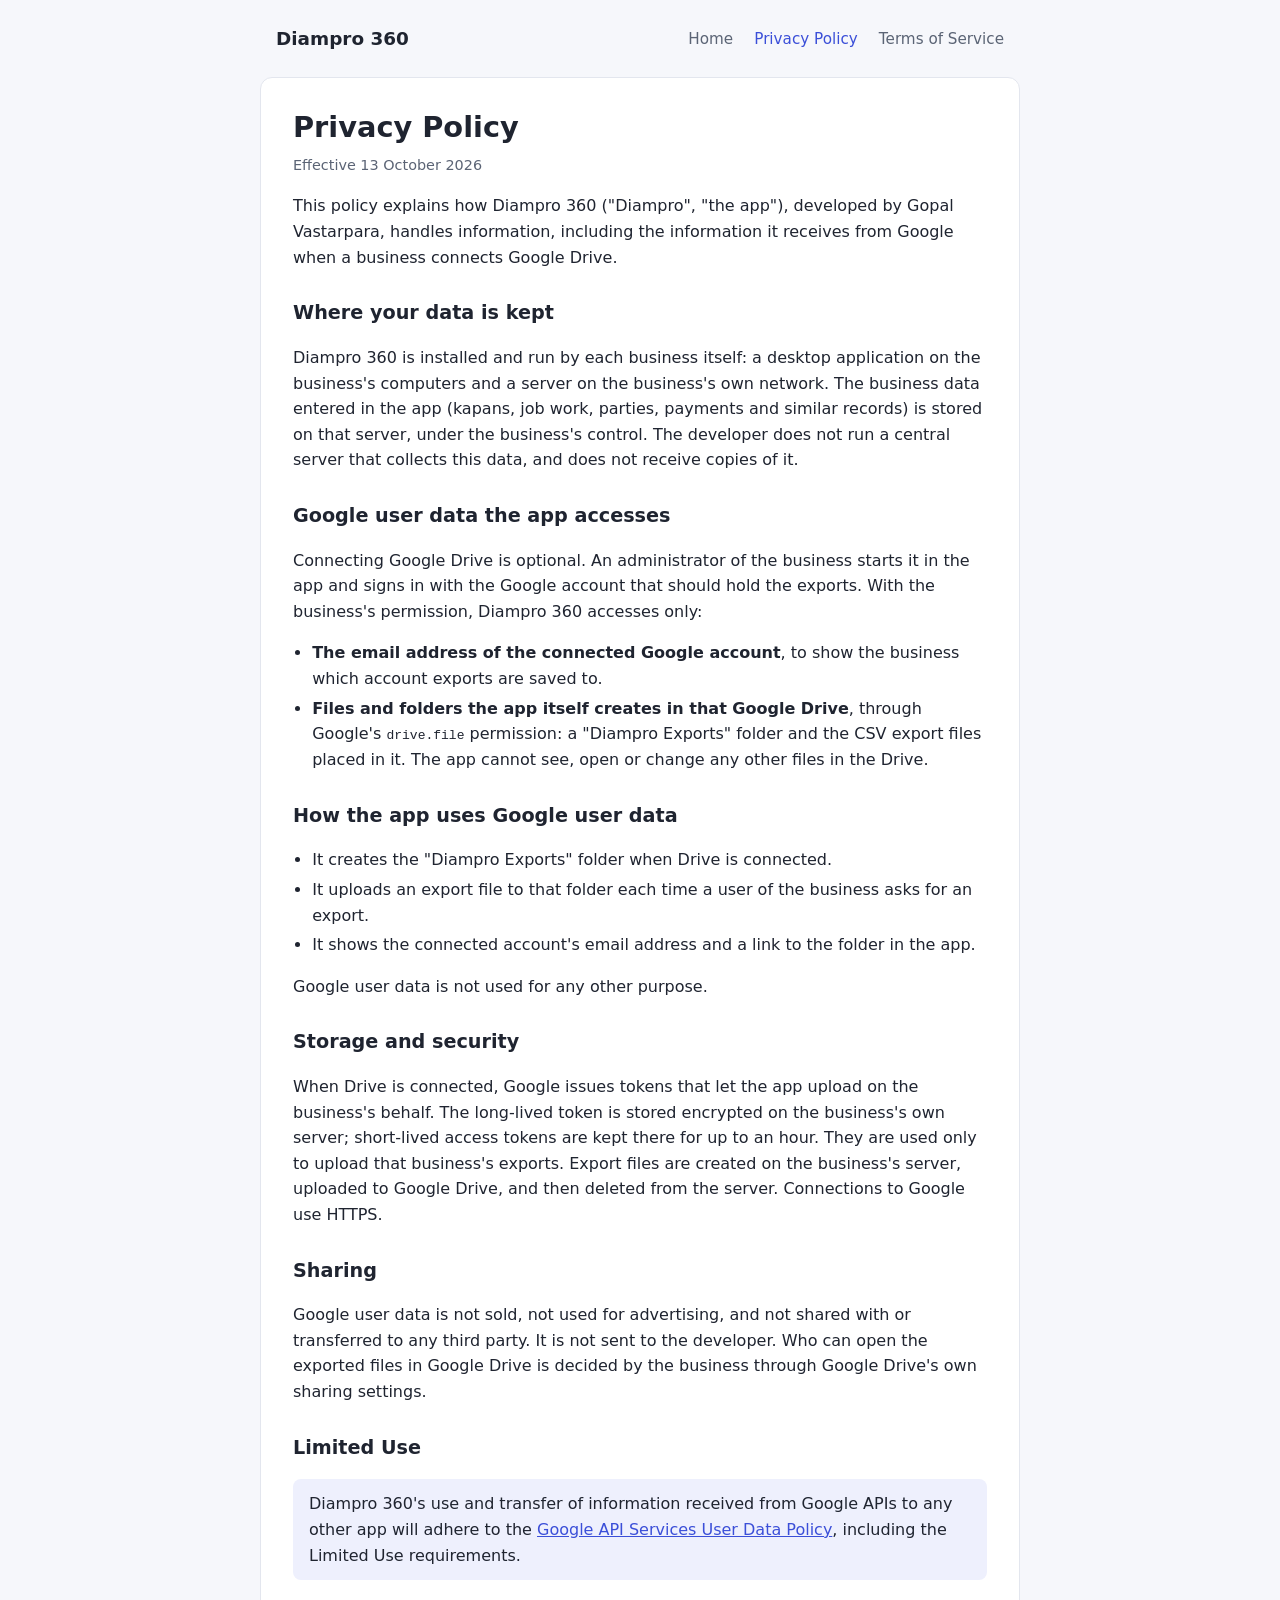
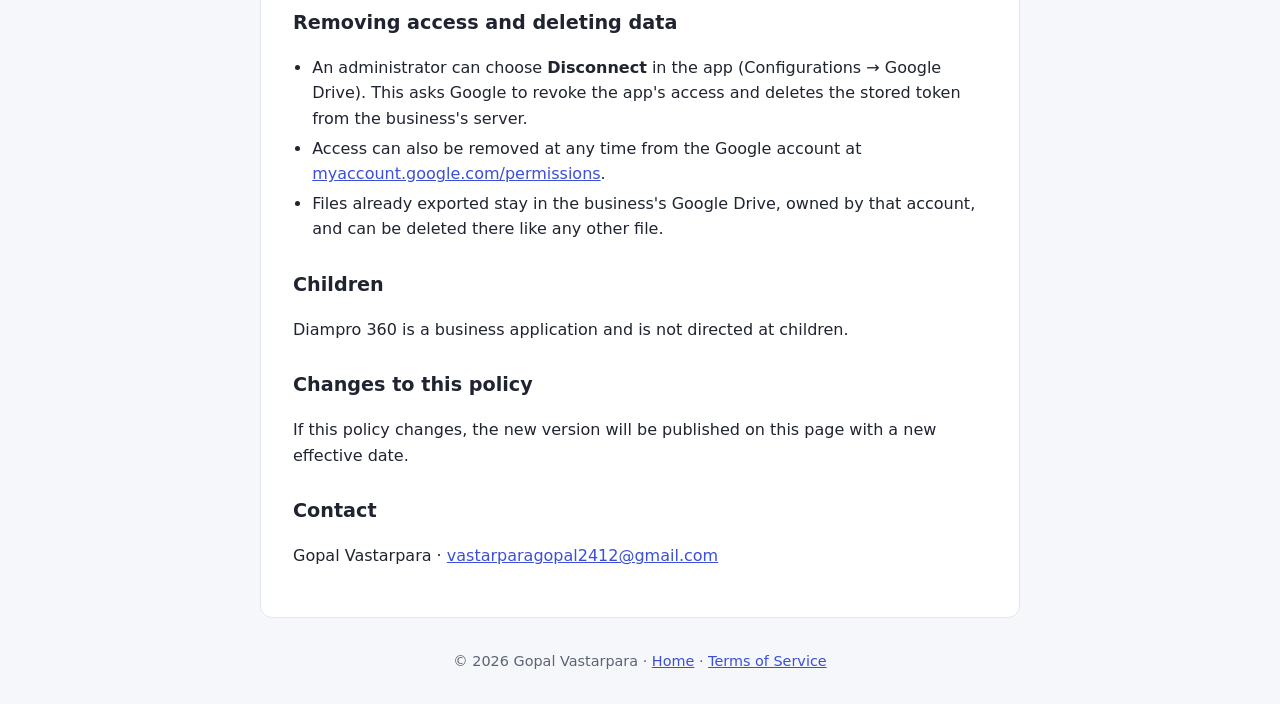
==== privacy.html @ 29015a0e "Add Diampro 360 home page, privacy policy and terms of service Public pages for the Google OAuth con" ====
<!DOCTYPE html>
<html lang="en">
<head>
    <meta charset="utf-8">
    <meta name="viewport" content="width=device-width, initial-scale=1">
    <title>Privacy Policy · Diampro 360</title>
    <meta name="description" content="How Diampro 360 handles business data and Google user data.">
    <link rel="stylesheet" href="style.css">
</head>
<body>
    <header>
        <a class="brand" href="./">Diampro 360</a>
        <nav>
            <a href="./">Home</a>
            <a href="privacy.html" aria-current="page">Privacy Policy</a>
            <a href="terms.html">Terms of Service</a>
        </nav>
    </header>

    <main>
        <h1>Privacy Policy</h1>
        <p class="updated">Effective 13 October 2026</p>

        <p>
            This policy explains how Diampro 360 ("Diampro", "the app"), developed by Gopal Vastarpara, handles
            information, including the information it receives from Google when a business connects Google Drive.
        </p>

        <h2>Where your data is kept</h2>
        <p>
            Diampro 360 is installed and run by each business itself: a desktop application on the business's computers
            and a server on the business's own network. The business data entered in the app (kapans, job work, parties,
            payments and similar records) is stored on that server, under the business's control. The developer does
            not run a central server that collects this data, and does not receive copies of it.
        </p>

        <h2>Google user data the app accesses</h2>
        <p>
            Connecting Google Drive is optional. An administrator of the business starts it in the app and signs in with
            the Google account that should hold the exports. With the business's permission, Diampro 360 accesses only:
        </p>
        <ul>
            <li>
                <strong>The email address of the connected Google account</strong>, to show the business which account
                exports are saved to.
            </li>
            <li>
                <strong>Files and folders the app itself creates in that Google Drive</strong>, through Google's
                <code>drive.file</code> permission: a "Diampro Exports" folder and the CSV export files placed in it.
                The app cannot see, open or change any other files in the Drive.
            </li>
        </ul>

        <h2>How the app uses Google user data</h2>
        <ul>
            <li>It creates the "Diampro Exports" folder when Drive is connected.</li>
            <li>It uploads an export file to that folder each time a user of the business asks for an export.</li>
            <li>It shows the connected account's email address and a link to the folder in the app.</li>
        </ul>
        <p>Google user data is not used for any other purpose.</p>

        <h2>Storage and security</h2>
        <p>
            When Drive is connected, Google issues tokens that let the app upload on the business's behalf. The
            long-lived token is stored encrypted on the business's own server; short-lived access tokens are kept there
            for up to an hour. They are used only to upload that business's exports. Export files are created on the
            business's server, uploaded to Google Drive, and then deleted from the server. Connections to Google use
            HTTPS.
        </p>

        <h2>Sharing</h2>
        <p>
            Google user data is not sold, not used for advertising, and not shared with or transferred to any third
            party. It is not sent to the developer. Who can open the exported files in Google Drive is decided by the
            business through Google Drive's own sharing settings.
        </p>

        <h2>Limited Use</h2>
        <p class="note">
            Diampro 360's use and transfer of information received from Google APIs to any other app will adhere to the
            <a href="https://developers.google.com/terms/api-services-user-data-policy">Google API Services User Data
            Policy</a>, including the Limited Use requirements.
        </p>

        <h2>Removing access and deleting data</h2>
        <ul>
            <li>
                An administrator can choose <strong>Disconnect</strong> in the app (Configurations → Google Drive). This
                asks Google to revoke the app's access and deletes the stored token from the business's server.
            </li>
            <li>
                Access can also be removed at any time from the Google account at
                <a href="https://myaccount.google.com/permissions">myaccount.google.com/permissions</a>.
            </li>
            <li>
                Files already exported stay in the business's Google Drive, owned by that account, and can be deleted
                there like any other file.
            </li>
        </ul>

        <h2>Children</h2>
        <p>Diampro 360 is a business application and is not directed at children.</p>

        <h2>Changes to this policy</h2>
        <p>
            If this policy changes, the new version will be published on this page with a new effective date.
        </p>

        <h2>Contact</h2>
        <p>
            Gopal Vastarpara · <a href="mailto:vastarparagopal2412@gmail.com">vastarparagopal2412@gmail.com</a>
        </p>
    </main>

    <footer>
        © 2026 Gopal Vastarpara · <a href="./">Home</a> · <a href="terms.html">Terms of Service</a>
    </footer>
</body>
</html>
---- style.css ----
:root {
    --bg: #f6f7fb;
    --surface: #ffffff;
    --text: #1f2430;
    --muted: #5b6475;
    --border: #e3e6ee;
    --accent: #3b4fd8;
    --accent-soft: #eef0fd;
}

@media (prefers-color-scheme: dark) {
    :root {
        --bg: #12141a;
        --surface: #1b1e27;
        --text: #e7e9ef;
        --muted: #a3aabb;
        --border: #2c3140;
        --accent: #8d9bff;
        --accent-soft: #232845;
    }
}

* { box-sizing: border-box; }

body {
    margin: 0;
    background: var(--bg);
    color: var(--text);
    font-family: system-ui, -apple-system, "Segoe UI", Roboto, sans-serif;
    line-height: 1.6;
}

a { color: var(--accent); }

header, main, footer {
    max-width: 760px;
    margin: 0 auto;
    padding: 0 16px;
}

header {
    display: flex;
    align-items: center;
    justify-content: space-between;
    flex-wrap: wrap;
    gap: 12px;
    padding-top: 24px;
    padding-bottom: 8px;
}

.brand {
    font-weight: 700;
    font-size: 1.15rem;
    color: var(--text);
    text-decoration: none;
}

nav a {
    margin-left: 16px;
    color: var(--muted);
    text-decoration: none;
    font-size: 0.95rem;
}

nav a:first-child { margin-left: 0; }

nav a:hover, nav a[aria-current="page"] { color: var(--accent); }

main {
    margin-top: 16px;
    margin-bottom: 32px;
    background: var(--surface);
    border: 1px solid var(--border);
    border-radius: 12px;
    padding: 32px;
}

h1 { font-size: 1.8rem; line-height: 1.25; margin: 0 0 8px; }
h2 { font-size: 1.2rem; margin: 28px 0 8px; }

.lead { font-size: 1.05rem; color: var(--muted); margin-top: 0; }
.updated { color: var(--muted); font-size: 0.9rem; margin-top: 0; }

.note {
    background: var(--accent-soft);
    border-radius: 8px;
    padding: 12px 16px;
}

ul { padding-left: 1.2rem; }
li { margin: 4px 0; }

footer {
    padding-bottom: 32px;
    color: var(--muted);
    font-size: 0.9rem;
    text-align: center;
}

@media (max-width: 792px) {
    main { margin-left: 16px; margin-right: 16px; }
}

@media (max-width: 520px) {
    main { padding: 20px; }
    h1 { font-size: 1.5rem; }
}
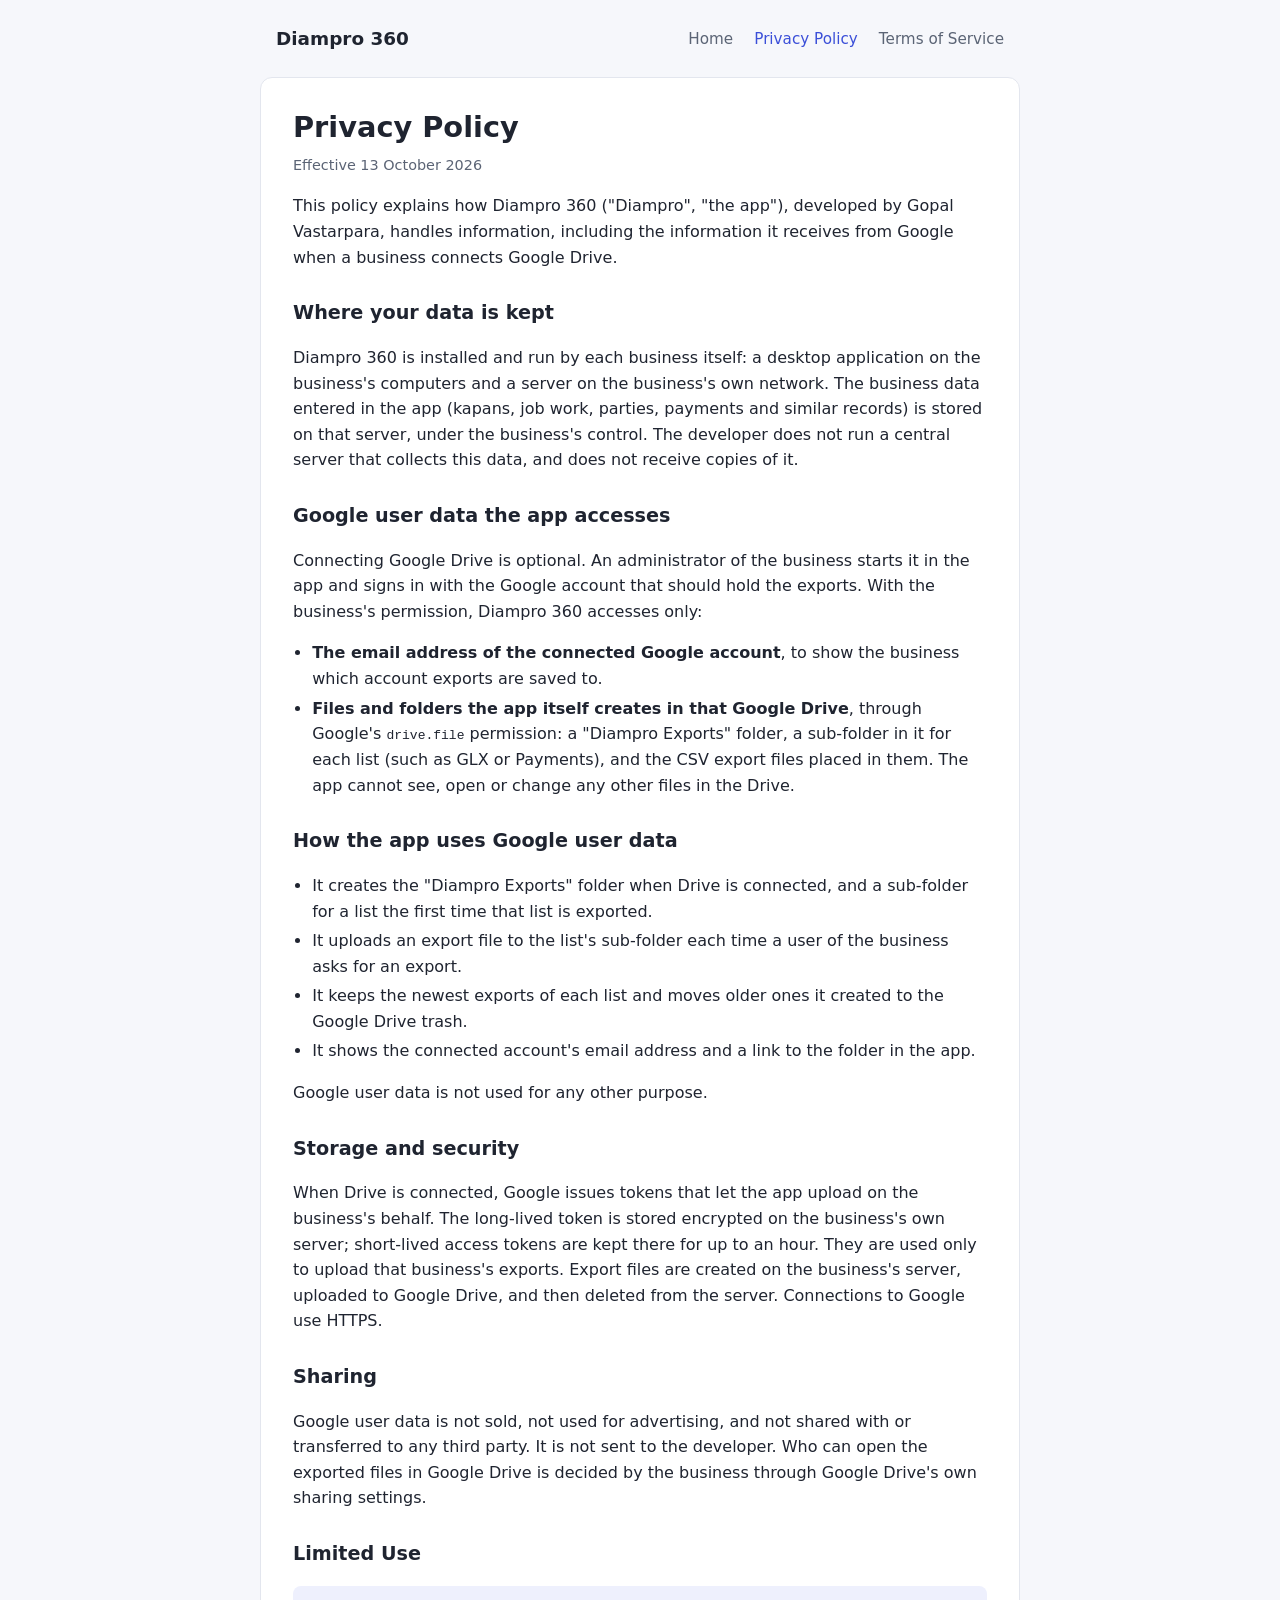
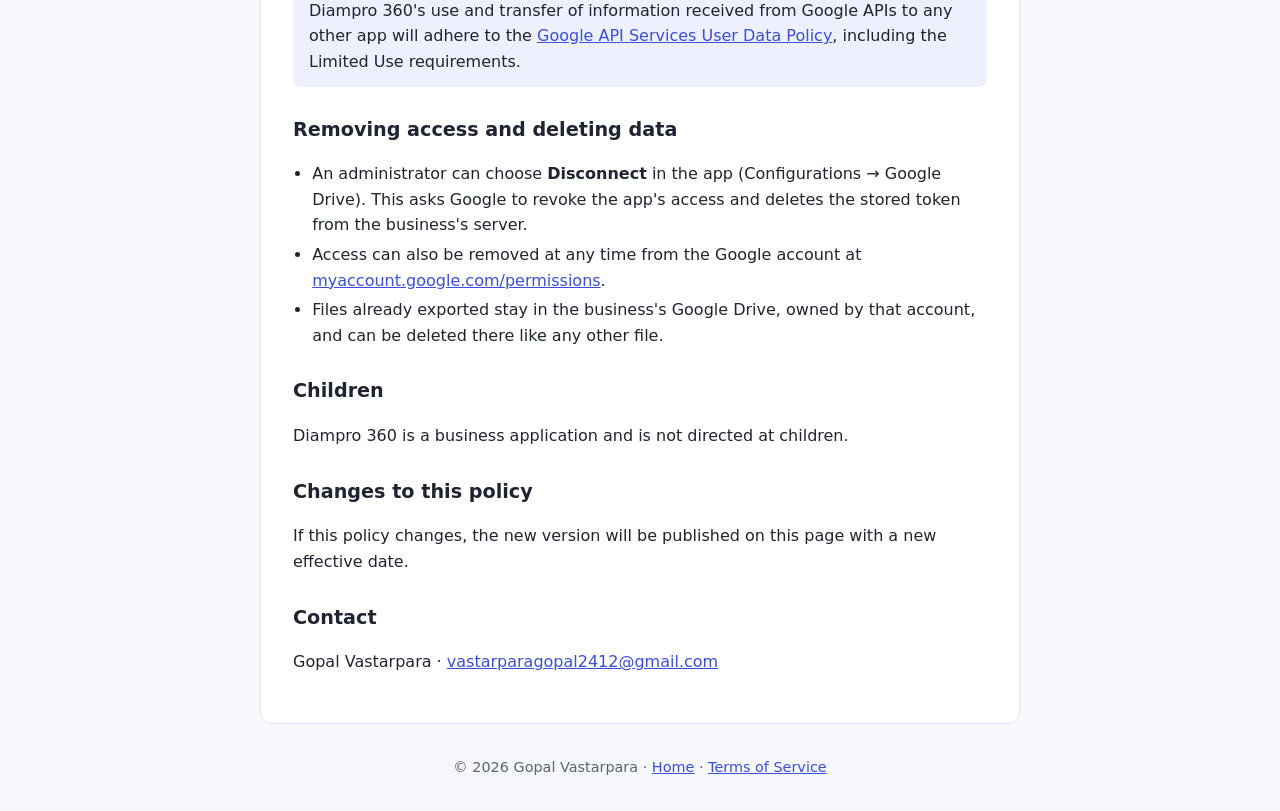
==== commit 0bea0c7d: "Describe per-list export sub-folders and keeping the newest exports Co-Authored-By: Claude Opus 5.5 " ====
--- a/privacy.html
+++ b/privacy.html
@@ -46,15 +46,17 @@
             </li>
             <li>
                 <strong>Files and folders the app itself creates in that Google Drive</strong>, through Google's
-                <code>drive.file</code> permission: a "Diampro Exports" folder and the CSV export files placed in it.
-                The app cannot see, open or change any other files in the Drive.
+                <code>drive.file</code> permission: a "Diampro Exports" folder, a sub-folder in it for each list (such as
+                GLX or Payments), and the CSV export files placed in them. The app cannot see, open or change any other
+                files in the Drive.
             </li>
         </ul>
 
         <h2>How the app uses Google user data</h2>
         <ul>
-            <li>It creates the "Diampro Exports" folder when Drive is connected.</li>
-            <li>It uploads an export file to that folder each time a user of the business asks for an export.</li>
+            <li>It creates the "Diampro Exports" folder when Drive is connected, and a sub-folder for a list the first time that list is exported.</li>
+            <li>It uploads an export file to the list's sub-folder each time a user of the business asks for an export.</li>
+            <li>It keeps the newest exports of each list and moves older ones it created to the Google Drive trash.</li>
             <li>It shows the connected account's email address and a link to the folder in the app.</li>
         </ul>
         <p>Google user data is not used for any other purpose.</p>
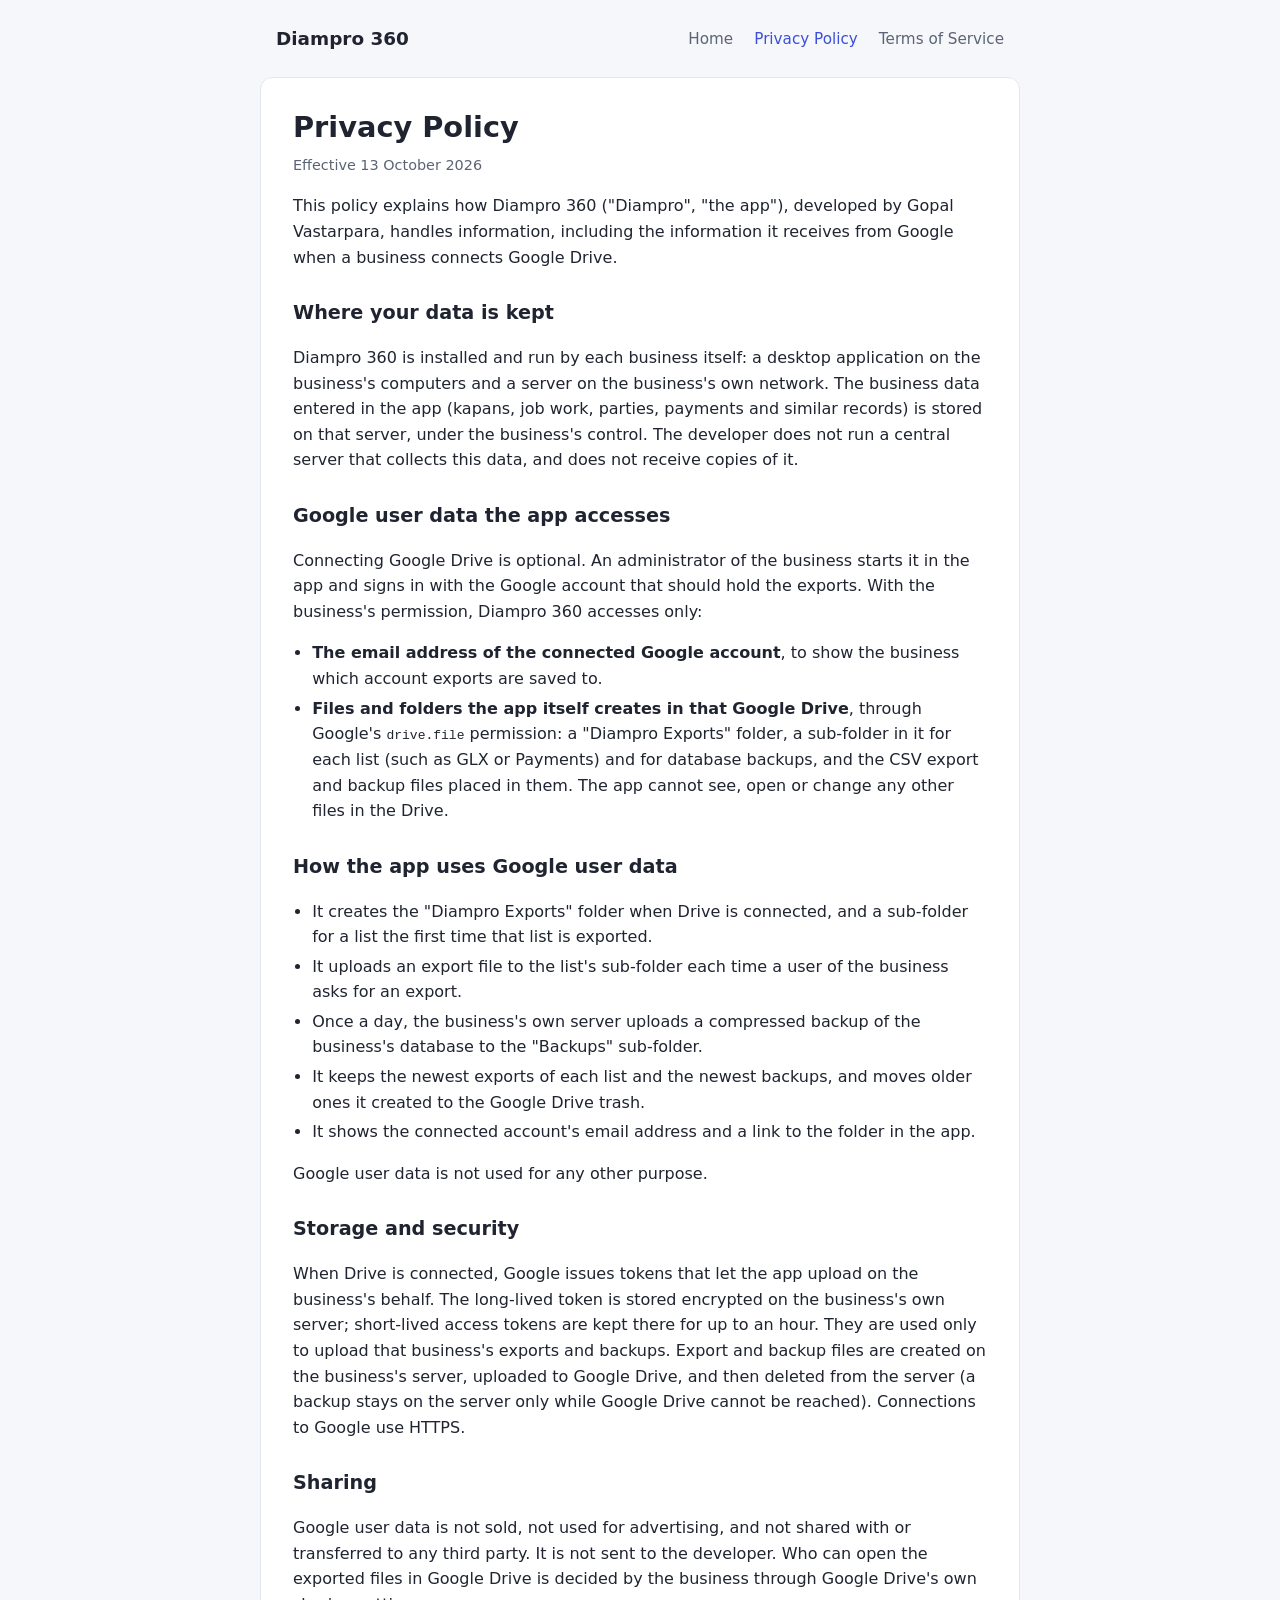
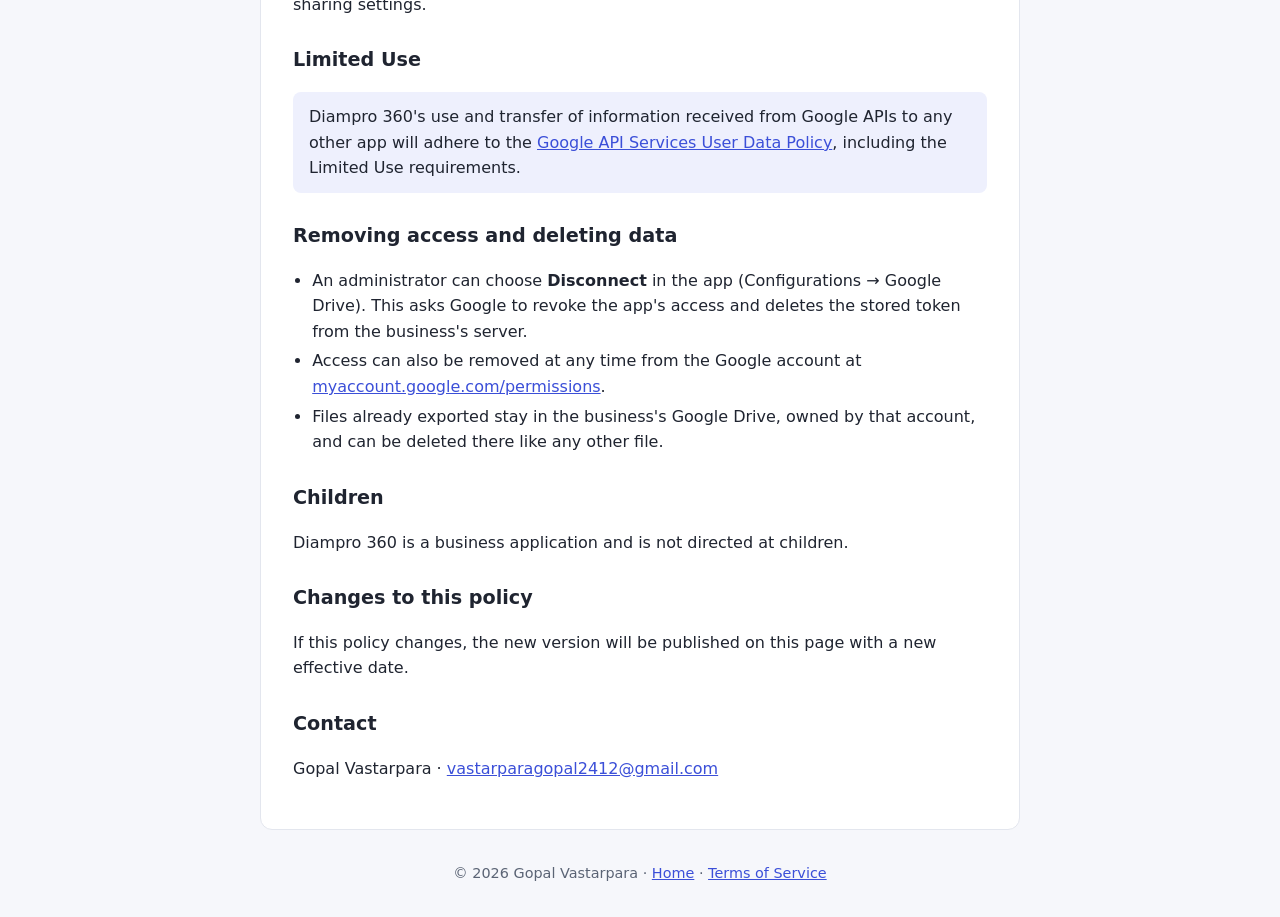
==== commit 2893bb3e: "Describe the daily database backup to Google Drive Co-Authored-By: Claude Opus 5.5 <noreply@anthropi" ====
--- a/privacy.html
+++ b/privacy.html
@@ -47,8 +47,8 @@
             <li>
                 <strong>Files and folders the app itself creates in that Google Drive</strong>, through Google's
                 <code>drive.file</code> permission: a "Diampro Exports" folder, a sub-folder in it for each list (such as
-                GLX or Payments), and the CSV export files placed in them. The app cannot see, open or change any other
-                files in the Drive.
+                GLX or Payments) and for database backups, and the CSV export and backup files placed in them. The app
+                cannot see, open or change any other files in the Drive.
             </li>
         </ul>
 
@@ -56,7 +56,8 @@
         <ul>
             <li>It creates the "Diampro Exports" folder when Drive is connected, and a sub-folder for a list the first time that list is exported.</li>
             <li>It uploads an export file to the list's sub-folder each time a user of the business asks for an export.</li>
-            <li>It keeps the newest exports of each list and moves older ones it created to the Google Drive trash.</li>
+            <li>Once a day, the business's own server uploads a compressed backup of the business's database to the "Backups" sub-folder.</li>
+            <li>It keeps the newest exports of each list and the newest backups, and moves older ones it created to the Google Drive trash.</li>
             <li>It shows the connected account's email address and a link to the folder in the app.</li>
         </ul>
         <p>Google user data is not used for any other purpose.</p>
@@ -65,9 +66,9 @@
         <p>
             When Drive is connected, Google issues tokens that let the app upload on the business's behalf. The
             long-lived token is stored encrypted on the business's own server; short-lived access tokens are kept there
-            for up to an hour. They are used only to upload that business's exports. Export files are created on the
-            business's server, uploaded to Google Drive, and then deleted from the server. Connections to Google use
-            HTTPS.
+            for up to an hour. They are used only to upload that business's exports and backups. Export and backup
+            files are created on the business's server, uploaded to Google Drive, and then deleted from the server (a
+            backup stays on the server only while Google Drive cannot be reached). Connections to Google use HTTPS.
         </p>
 
         <h2>Sharing</h2>
